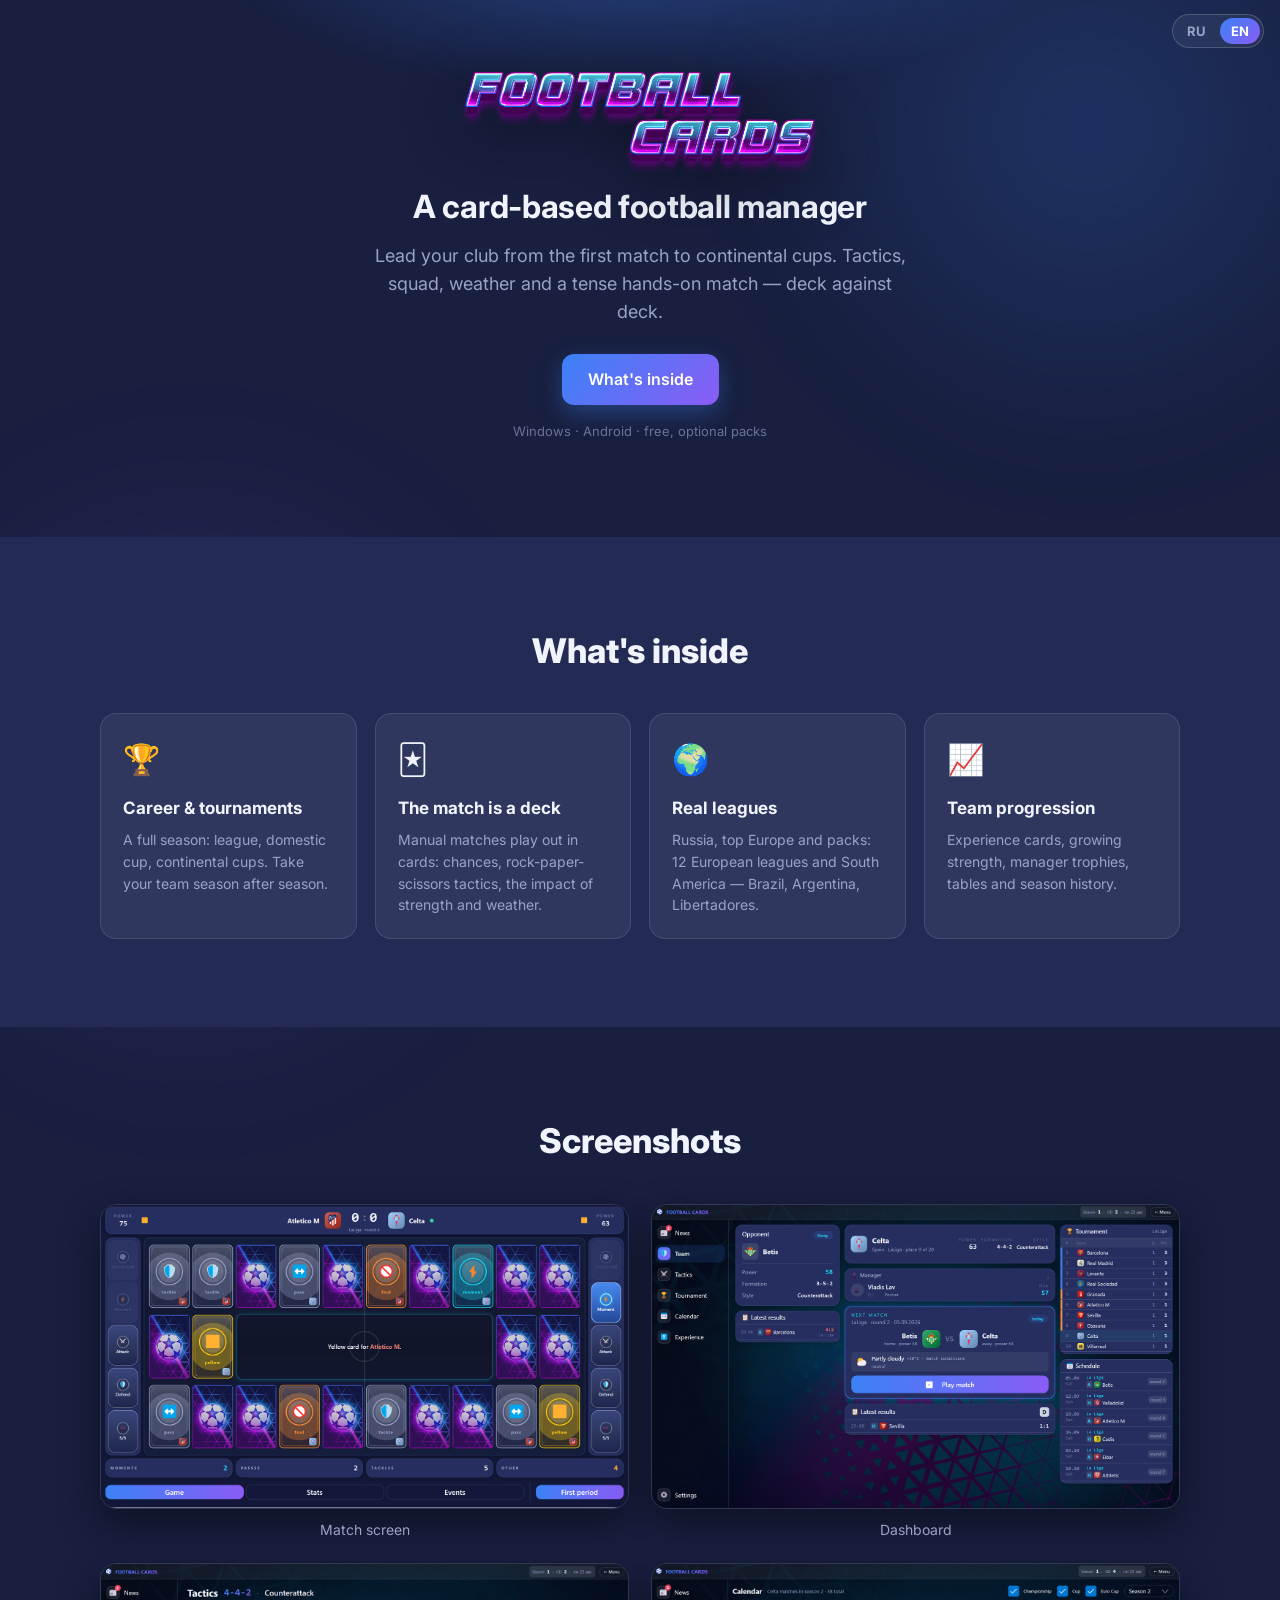
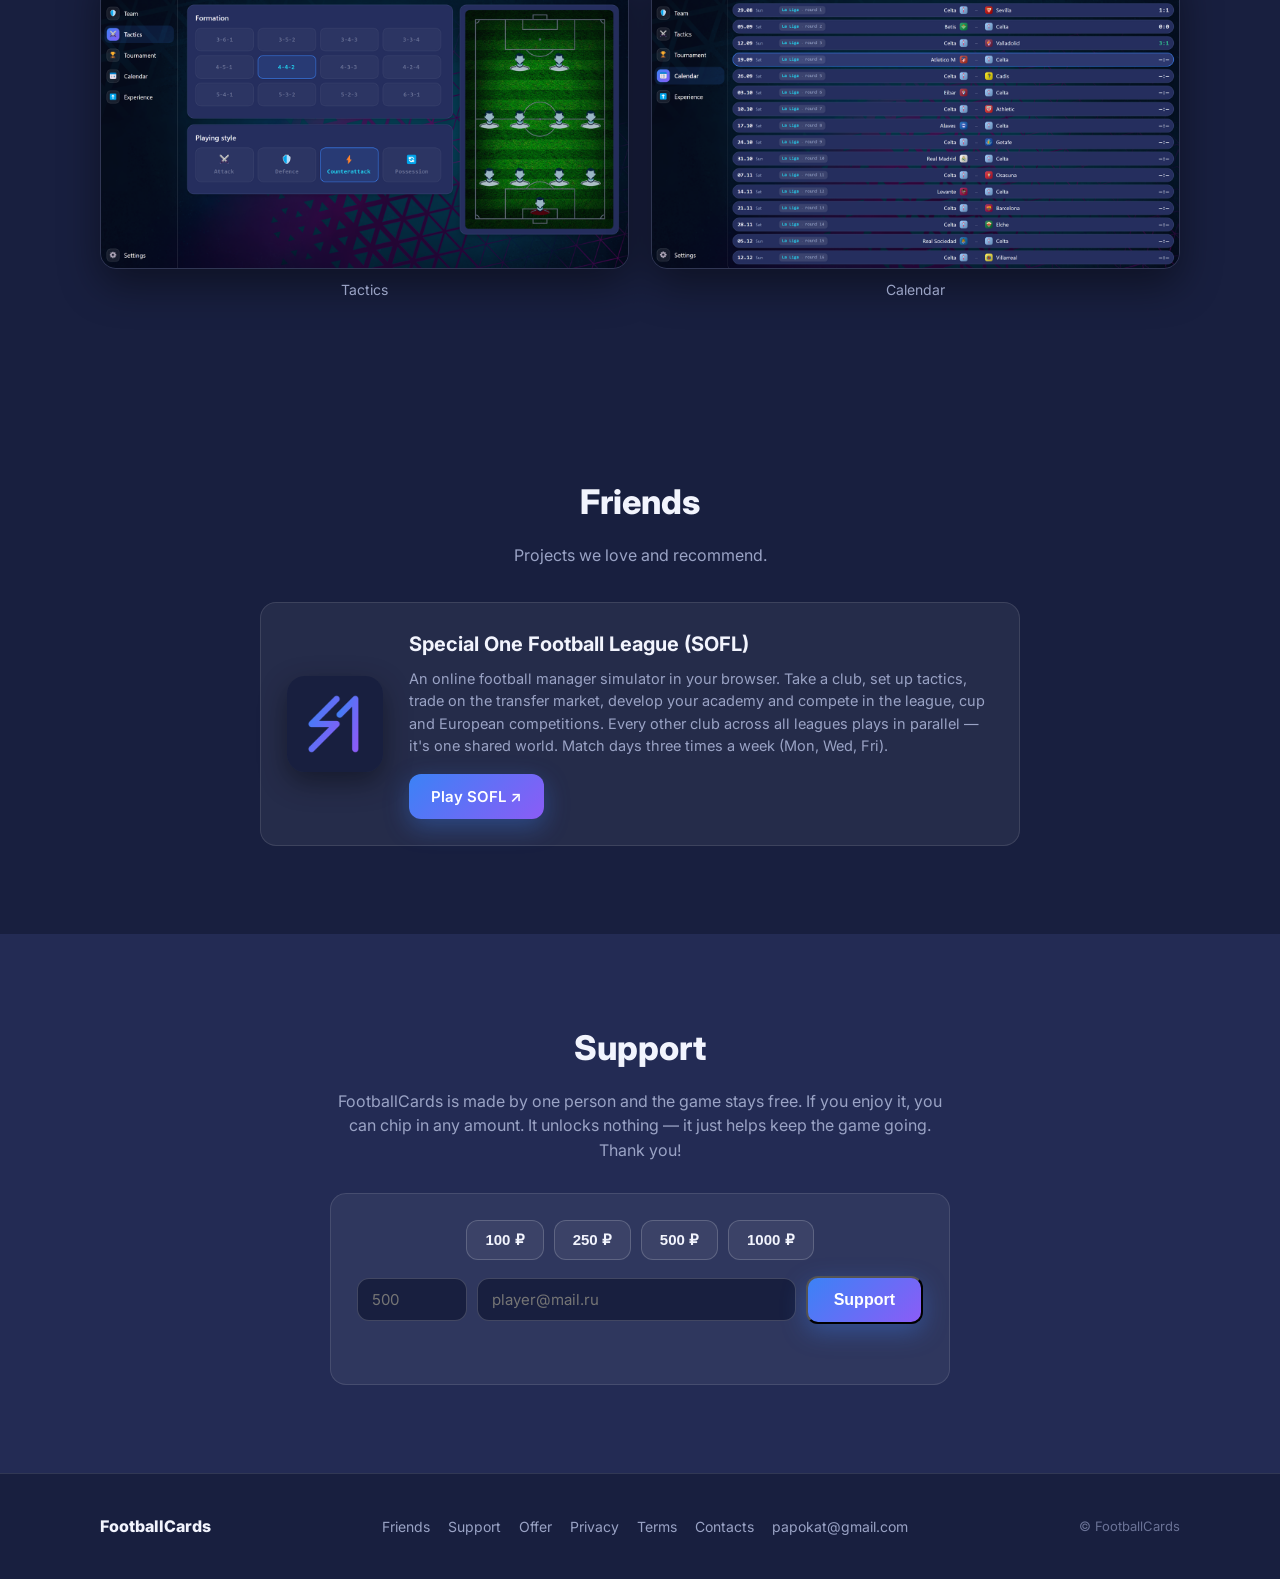
==== index.html @ 929a9e0e "сайт-визитка FootballCards: статика для GitHub Pages" ====
<!DOCTYPE html>
<html lang="ru">
<head>
    <meta charset="utf-8" />
    <meta name="viewport" content="width=device-width, initial-scale=1" />
    <title>FootballCards — карточный футбольный менеджер</title>
    <meta name="description" content="FootballCards — карточная футбольная менеджерская игра. Веди клуб от первого матча до континентальных кубков. Windows и Android." />
    <link rel="canonical" href="https://playfootballcards.com/" />

    <!-- Open Graph / Twitter — превью при шеринге ссылки -->
    <meta property="og:type" content="website" />
    <meta property="og:url" content="https://playfootballcards.com/" />
    <meta property="og:title" content="FootballCards — карточный футбольный менеджер" />
    <meta property="og:description" content="Веди клуб от первого матча до континентальных кубков. Windows и Android." />
    <meta property="og:image" content="https://playfootballcards.com/img/logo.png" />
    <meta name="twitter:card" content="summary_large_image" />

    <link rel="preconnect" href="https://fonts.googleapis.com">
    <link href="https://fonts.googleapis.com/css2?family=Inter:wght@400;500;600;700;800&display=swap" rel="stylesheet">
    <link rel="stylesheet" href="/css/site.css" />
</head>
<body>
    <!-- переключатель языка -->
    <div class="lang-switch">
        <button type="button" data-lang="ru">RU</button>
        <button type="button" data-lang="en">EN</button>
    </div>

    <!-- ambient свечение по углам (см. DESIGN_LANGUAGE 2.6) -->
    <div class="ambient ambient-tr"></div>
    <div class="ambient ambient-bl"></div>

    <!-- ===== HERO ===== -->
    <header class="hero section">
        <div class="hero-glow"></div>
        <div class="wrap hero-inner">
            <div class="hero-copy">
                <img class="hero-logo" src="/img/logo.png" alt="FootballCards — карточный футбольный менеджер" />
                <h1 class="hero-title" data-i18n="hero_title">Карточный футбольный менеджер</h1>
                <p class="lead" data-i18n="hero_lead">Веди клуб от первого матча до континентальных кубков. Тактика,
                    состав, погода и нервный ручной матч — колода против колоды.</p>
                <div class="cta-row">
                    <!-- Кнопка «Скачать» скрыта до релиза — вернуть рядом с «Что внутри» при запуске загрузок -->
                    <a class="btn btn-primary" href="#features" data-i18n="cta_features">Что внутри</a>
                </div>
                <div class="hero-meta" data-i18n="hero_meta">Windows · Android · бесплатно, паки по желанию</div>
            </div>
        </div>
    </header>

    <!-- ===== FEATURES ===== -->
    <section class="section section-alt" id="features">
        <div class="wrap">
            <h2 class="section-title" data-i18n="feat_title">Что внутри</h2>
            <div class="cards">
                <div class="card">
                    <div class="card-ico">🏆</div>
                    <h3 data-i18n="f1h">Карьера и турниры</h3>
                    <p data-i18n="f1p">Полный сезон: чемпионат, кубок страны, континентальные кубки. Веди команду из года в год.</p>
                </div>
                <div class="card">
                    <div class="card-ico">🃏</div>
                    <h3 data-i18n="f2h">Матч — это колода</h3>
                    <p data-i18n="f2p">Ручной матч идёт картами: моменты, тактика «камень-ножницы», влияние силы и погоды.</p>
                </div>
                <div class="card">
                    <div class="card-ico">🌍</div>
                    <h3 data-i18n="f3h">Реальные лиги</h3>
                    <p data-i18n="f3p">Россия, топ-Европа и паки: 12 лиг Европы и Южная Америка — Бразилия, Аргентина, Либертадорес.</p>
                </div>
                <div class="card">
                    <div class="card-ico">📈</div>
                    <h3 data-i18n="f4h">Развитие команды</h3>
                    <p data-i18n="f4p">Карты опыта, рост силы, трофеи менеджера, таблицы и история сезонов.</p>
                </div>
            </div>
        </div>
    </section>

    <!-- ===== SCREENSHOTS ===== -->
    <section class="section" id="shots">
        <div class="wrap">
            <h2 class="section-title" data-i18n="shots_title">Скриншоты</h2>
            <!-- src переключается по языку в site.js: /img/shotN.{lang}.png (RU как фолбэк) -->
            <div class="shots">
                <figure class="shot">
                    <img data-img="shot1" src="/img/shot1.ru.png" alt="" loading="lazy" />
                    <figcaption data-i18n="shot1">Экран матча</figcaption>
                </figure>
                <figure class="shot">
                    <img data-img="shot2" src="/img/shot2.ru.png" alt="" loading="lazy" />
                    <figcaption data-i18n="shot2">Главный экран</figcaption>
                </figure>
                <figure class="shot">
                    <img data-img="shot3" src="/img/shot3.ru.png" alt="" loading="lazy" />
                    <figcaption data-i18n="shot3">Тактика</figcaption>
                </figure>
                <figure class="shot">
                    <img data-img="shot4" src="/img/shot4.ru.png" alt="" loading="lazy" />
                    <figcaption data-i18n="shot4">Календарь</figcaption>
                </figure>
            </div>
        </div>
    </section>

    <!-- Раздел «Скачать» вынесен на приватную страницу (download-7q3m9k.html, noindex, не в sitemap).
         Публичный лендинг индексируется, но загрузок не показывает — качать можно только по прямой ссылке. -->

    <!-- ===== ДРУЗЬЯ ===== -->
    <section class="section" id="friends">
        <div class="wrap">
            <h2 class="section-title" data-i18n="friends_title">Друзья</h2>
            <p class="friends-intro" data-i18n="friends_intro">Проекты, которые мы любим и рекомендуем.</p>
            <div class="friend">
                <img class="friend-logo" src="/img/sofl.png" alt="Special One Football League (SOFL)" />
                <div class="friend-body">
                    <h3 class="friend-name">Special One Football League (SOFL)</h3>
                    <p class="friend-desc" data-i18n="friends_sofl">Футбольный онлайн менеджер-симулятор в браузере.
                        Берёшь команду, расставляешь тактику, торгуешь на трансферах, прокачиваешь академию, играешь
                        чемпионат / кубок / еврокубки. Параллельно играют все остальные клубы из всех лиг — мир общий.
                        Игровые дни 3 раза в неделю (пн, ср, пт).</p>
                    <a class="btn btn-primary friend-btn" href="https://app.soflfm.ru" target="_blank" rel="noopener"
                       data-i18n="friends_cta">Играть в SOFL ↗</a>
                </div>
            </div>
        </div>
    </section>

    <!-- ===== ПОДДЕРЖАТЬ ===== -->
    <section class="section section-alt" id="support">
        <div class="wrap">
            <h2 class="section-title" data-i18n="support_title">Поддержать</h2>
            <p class="support-intro" data-i18n="support_intro">FootballCards делает один человек, и игра остаётся
                бесплатной. Если она вам нравится — можно поддержать любой суммой. Это ничего не разблокирует, просто
                помогает делать игру дальше. Спасибо!</p>
            <div class="support-box">
                <div class="support-presets">
                    <button type="button" class="btn btn-ghost" data-amount="100">100 ₽</button>
                    <button type="button" class="btn btn-ghost" data-amount="250">250 ₽</button>
                    <button type="button" class="btn btn-ghost" data-amount="500">500 ₽</button>
                    <button type="button" class="btn btn-ghost" data-amount="1000">1000 ₽</button>
                </div>
                <div class="support-row">
                    <input type="number" id="support-amount" min="50" step="10" placeholder="500"
                           inputmode="numeric" aria-label="Сумма, ₽" />
                    <input type="email" id="support-email" placeholder="player@mail.ru" aria-label="Email" />
                    <button type="button" class="btn btn-primary" id="support-btn" data-i18n="support_btn">Поддержать</button>
                </div>
                <div class="support-status" id="support-status" role="status"></div>
            </div>
        </div>
    </section>

    <!-- ===== FOOTER ===== -->
    <footer class="footer">
        <div class="wrap footer-inner">
            <div class="footer-brand">FootballCards</div>
            <nav class="footer-links">
                <a href="#friends" data-i18n="foot_friends">Друзья</a>
                <a href="#support" data-i18n="foot_support">Поддержать</a>
                <a href="/offer.html" data-i18n="foot_offer">Оферта</a>
                <a href="/privacy.html" data-i18n="foot_privacy">Конфиденциальность</a>
                <a href="/terms.html" data-i18n="foot_terms">Соглашение</a>
                <a href="/contacts.html" data-i18n="foot_contacts">Контакты</a>
                <a href="mailto:papokat@gmail.com">papokat@gmail.com</a>
            </nav>
            <div class="footer-copy">© FootballCards</div>
        </div>
    </footer>

    <script src="/js/site.js"></script>
</body>
</html>
---- css/site.css ----
/* FootballCards — лендинг. Палитра/типографика из DESIGN_LANGUAGE.md (тёмная, blue→purple). */
:root {
    --bg: #181f3f;
    --bg-2: #232b54;
    --surface: rgba(255, 255, 255, 0.06);
    --surface-2: rgba(255, 255, 255, 0.10);
    --border: rgba(255, 255, 255, 0.11);
    --border-strong: rgba(255, 255, 255, 0.18);
    --text: #f2f4fd;
    --text-dim: #9aa3c5;
    --text-faint: #6a7296;
    --accent: #3b82f6;
    --accent-2: #8b5cf6;
    --accent-3: #22d3ee;
    --gold: #fbbf24;
    --grad: linear-gradient(135deg, #3b82f6 0%, #8b5cf6 100%);
    --radius: 16px;
}

* { box-sizing: border-box; margin: 0; padding: 0; }

html { scroll-behavior: smooth; }

body {
    font-family: Inter, system-ui, "Segoe UI", sans-serif;
    background: var(--bg);
    color: var(--text);
    line-height: 1.55;
    overflow-x: hidden;
}

/* ambient свечение по углам */
.ambient {
    position: fixed;
    width: 60vw;
    height: 60vw;
    border-radius: 50%;
    filter: blur(60px);
    z-index: 0;
    pointer-events: none;
}
.ambient-tr { top: -20vw; right: -15vw; background: radial-gradient(circle, rgba(59,130,246,0.22), transparent 60%); }
.ambient-bl { bottom: -20vw; left: -15vw; background: radial-gradient(circle, rgba(139,92,246,0.20), transparent 60%); }

.wrap { width: min(1080px, 92%); margin: 0 auto; position: relative; z-index: 1; }

/* переключатель языка */
.lang-switch {
    position: fixed; top: 14px; right: 16px; z-index: 20;
    display: flex; gap: 3px; padding: 3px;
    background: var(--surface); border: 1px solid var(--border-strong);
    border-radius: 999px; backdrop-filter: blur(8px);
}
.lang-switch button {
    background: none; border: 0; cursor: pointer; font-family: inherit;
    font-size: 13px; font-weight: 700; color: var(--text-dim);
    padding: 5px 11px; border-radius: 999px; transition: color .12s ease;
}
.lang-switch button:hover { color: var(--text); }
.lang-switch button.active { background: var(--grad); color: #fff; }

/* секции с цветовым разделением блоков */
.section { padding: 88px 0; position: relative; }
.section-alt { background: var(--bg-2); }

.section-title {
    font-size: clamp(24px, 4vw, 34px);
    font-weight: 800;
    margin-bottom: 36px;
    text-align: center;
}

/* ===== HERO ===== */
.hero { padding: 72px 0 96px; overflow: hidden; }
.hero-glow {
    position: absolute; top: -10%; left: 50%; transform: translateX(-50%);
    width: 80%; height: 360px;
    background: radial-gradient(60% 60% at 50% 0%, rgba(59,130,246,0.35), transparent 70%);
    pointer-events: none; z-index: 0;
}
.hero-inner { display: flex; justify-content: center; }
.hero-copy {
    display: flex; flex-direction: column; align-items: center; text-align: center;
    max-width: 680px;
}
.hero-logo {
    width: min(360px, 82%); height: auto; margin-bottom: 14px;
    filter: drop-shadow(0 12px 32px rgba(0,0,0,0.45));
}
.hero-title {
    font-size: clamp(22px, 3.4vw, 32px); font-weight: 700; line-height: 1.15;
    color: var(--text); letter-spacing: -0.01em; margin-bottom: 16px;
}
.lead { font-size: 18px; color: var(--text-dim); max-width: 30em; margin-bottom: 28px; }
.cta-row { display: flex; gap: 12px; flex-wrap: wrap; justify-content: center; margin-bottom: 16px; }
.hero-meta { font-size: 13px; color: var(--text-faint); }

.btn {
    display: inline-flex; align-items: center; gap: 8px;
    font-size: 16px; font-weight: 600; text-decoration: none;
    padding: 13px 26px; border-radius: 12px; transition: transform .12s ease, filter .12s ease;
}
.btn:hover { transform: translateY(-2px); }
.btn-primary { background: var(--grad); color: #fff; box-shadow: 0 8px 24px rgba(59,130,246,0.35); }
.btn-primary:hover { filter: brightness(1.08); }
.btn-ghost { background: var(--surface); color: var(--text); border: 1px solid var(--border-strong); }

/* placeholder под скриншот (пока нет реальных) */
.shot-ph {
    display: flex; align-items: center; justify-content: center;
    aspect-ratio: 16 / 10; border-radius: var(--radius);
    background: var(--surface); border: 1px dashed var(--border-strong);
    color: var(--text-faint); font-size: 14px;
}
.hero-shot .shot-ph { box-shadow: 0 24px 60px rgba(0,0,0,0.45); }

/* ===== FEATURES ===== */
.cards { display: grid; grid-template-columns: repeat(4, 1fr); gap: 18px; }
.card {
    background: var(--surface); border: 1px solid var(--border);
    border-radius: var(--radius); padding: 22px; transition: border-color .15s ease, transform .15s ease;
}
.card:hover { border-color: var(--border-strong); transform: translateY(-3px); }
.card-ico { font-size: 30px; margin-bottom: 12px; }
.card h3 { font-size: 17px; font-weight: 700; margin-bottom: 8px; }
.card p { font-size: 14px; color: var(--text-dim); }

/* ===== SCREENSHOTS ===== */
.shots { display: grid; grid-template-columns: repeat(2, 1fr); gap: 22px; }
.shot { margin: 0; }
.shot img {
    width: 100%; height: auto; display: block;
    border-radius: var(--radius); border: 1px solid var(--border);
    box-shadow: 0 16px 40px rgba(0, 0, 0, 0.42);
}
.shot figcaption { margin-top: 10px; text-align: center; font-size: 14px; color: var(--text-dim); }

/* ===== DOWNLOAD ===== */
.dl-row { display: flex; gap: 18px; justify-content: center; flex-wrap: wrap; margin-bottom: 22px; }
.dl-card {
    width: 230px; text-align: center; text-decoration: none; color: var(--text);
    background: var(--surface); border: 1px solid var(--border-strong);
    border-radius: var(--radius); padding: 26px 18px; transition: transform .12s ease, border-color .15s ease;
}
.dl-card:hover { transform: translateY(-3px); border-color: var(--accent); }
.dl-ico { font-size: 38px; margin-bottom: 10px; }
.dl-name { font-size: 18px; font-weight: 700; }
.dl-sub { font-size: 13px; color: var(--text-faint); margin-top: 4px; }
.dl-soon { opacity: .55; pointer-events: none; }
.dl-ver { font-size: 12px; font-weight: 700; color: var(--accent); margin-top: 6px; min-height: 14px; }

.apk-note {
    max-width: 620px; margin: 0 auto; text-align: center;
    font-size: 14px; color: var(--text-dim);
    background: var(--surface); border: 1px solid var(--border);
    border-radius: 12px; padding: 14px 18px;
}
.apk-note strong { color: var(--text); }

/* ===== ДРУЗЬЯ ===== */
.friends-intro { text-align: center; color: var(--text-dim); font-size: 16px; margin: -22px auto 34px; max-width: 36em; }
.friend {
    display: flex; gap: 26px; align-items: center;
    max-width: 760px; margin: 0 auto;
    background: var(--surface); border: 1px solid var(--border);
    border-radius: var(--radius); padding: 26px;
    transition: border-color .15s ease, transform .15s ease;
}
.friend:hover { border-color: var(--border-strong); transform: translateY(-3px); }
.friend-logo {
    width: 96px; height: 96px; flex-shrink: 0;
    border-radius: 18px; object-fit: cover;
    box-shadow: 0 10px 28px rgba(0, 0, 0, 0.4);
}
.friend-body { flex: 1; min-width: 0; }
.friend-name { font-size: 20px; font-weight: 700; margin-bottom: 8px; }
.friend-desc { font-size: 14.5px; color: var(--text-dim); margin-bottom: 16px; }
.friend-btn { font-size: 15px; padding: 11px 22px; }
@media (max-width: 560px) {
    .friend { flex-direction: column; text-align: center; padding: 24px 18px; }
}

/* ===== ПОДДЕРЖАТЬ ===== */
.support-intro { text-align: center; color: var(--text-dim); font-size: 16px; margin: -22px auto 30px; max-width: 38em; }
.support-box {
    max-width: 620px; margin: 0 auto;
    background: var(--surface); border: 1px solid var(--border);
    border-radius: var(--radius); padding: 26px;
}
.support-presets { display: flex; gap: 10px; flex-wrap: wrap; justify-content: center; margin-bottom: 16px; }
.support-presets .btn { padding: 10px 18px; font-size: 15px; }
.support-row { display: flex; gap: 10px; flex-wrap: wrap; justify-content: center; align-items: center; }
.support-row input {
    background: var(--bg); color: var(--text);
    border: 1px solid var(--border-strong); border-radius: 12px;
    padding: 11px 14px; font-size: 15px; font-family: inherit;
}
.support-row input:focus { outline: none; border-color: var(--accent); }
#support-amount { width: 110px; }
#support-email { flex: 1; min-width: 200px; }
.support-status { text-align: center; min-height: 20px; margin-top: 14px; font-size: 14px; }
.support-status.ok { color: var(--accent-3); }
.support-status.err { color: #f87171; }

/* ===== FOOTER ===== */
.footer { padding: 40px 0; border-top: 1px solid var(--border); }
.footer-inner { display: flex; align-items: center; justify-content: space-between; gap: 16px; flex-wrap: wrap; }
.footer-brand { font-weight: 800; }
.footer-links { display: flex; gap: 18px; flex-wrap: wrap; }
.footer-links a { color: var(--text-dim); text-decoration: none; font-size: 14px; }
.footer-links a:hover { color: var(--accent-3); }
.footer-copy { color: var(--text-faint); font-size: 13px; }

/* ===== адаптив ===== */
@media (max-width: 860px) {
    .cards { grid-template-columns: repeat(2, 1fr); }
    .shots { grid-template-columns: 1fr; }
    .section { padding: 64px 0; }
}
@media (max-width: 480px) {
    .cards { grid-template-columns: 1fr; }
}

/* ===== легальные страницы (оферта/политика/соглашение/контакты) ===== */
.legal-head { padding: 18px 0; border-bottom: 1px solid var(--border); }
.legal-logo { display: inline-flex; align-items: center; gap: 10px; text-decoration: none; color: var(--text); font-weight: 800; font-size: 20px; }
.legal-logo img { height: 34px; width: auto; }
.legal { max-width: 820px; margin: 0 auto; padding: 40px 0 72px; }
.legal h1 { font-size: clamp(26px, 5vw, 34px); font-weight: 800; margin-bottom: 8px; }
.legal .meta { color: var(--text-faint); font-size: 14px; margin-bottom: 28px; }
.legal h2 { font-size: 19px; font-weight: 700; margin: 28px 0 10px; }
.legal p, .legal ul { color: var(--text-dim); margin-bottom: 14px; font-size: 15px; }
.legal ul { padding-left: 22px; }
.legal li { margin-bottom: 6px; }
.legal strong { color: var(--text); }
.legal a { color: var(--accent-3); text-decoration: none; }
.legal a:hover { text-decoration: underline; }
.legal table { width: 100%; border-collapse: collapse; margin: 14px 0; font-size: 14px; color: var(--text-dim); }
.legal th, .legal td { border: 1px solid var(--border); padding: 8px 12px; text-align: left; }
.legal th { background: var(--surface); color: var(--text); }
.req-card { background: var(--surface); border: 1px solid var(--border); border-radius: var(--radius); padding: 20px; margin-bottom: 16px; }
.req-row { display: flex; justify-content: space-between; gap: 16px; padding: 8px 0; border-bottom: 1px dashed var(--border); }
.req-row:last-child { border-bottom: 0; }
.req-row .k { color: var(--text-dim); }
.req-row .v { color: var(--text); font-weight: 600; text-align: right; }
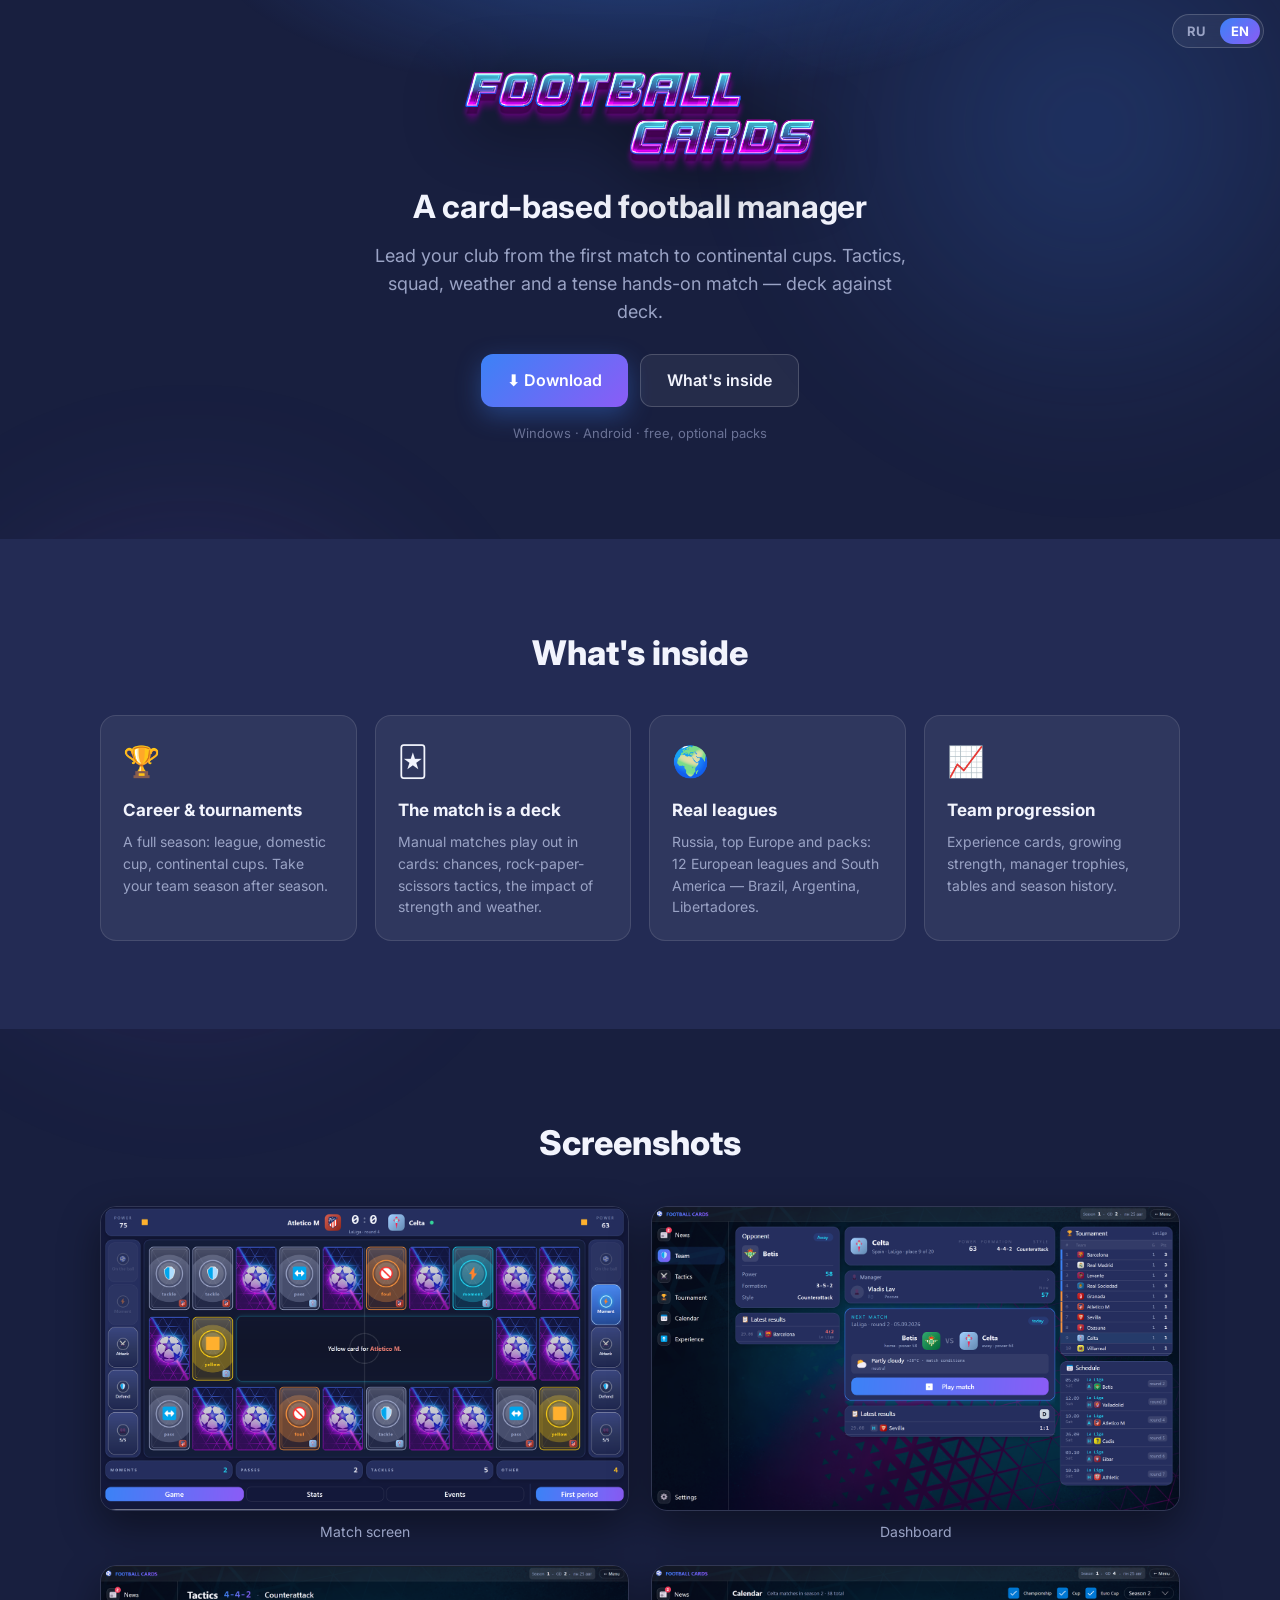
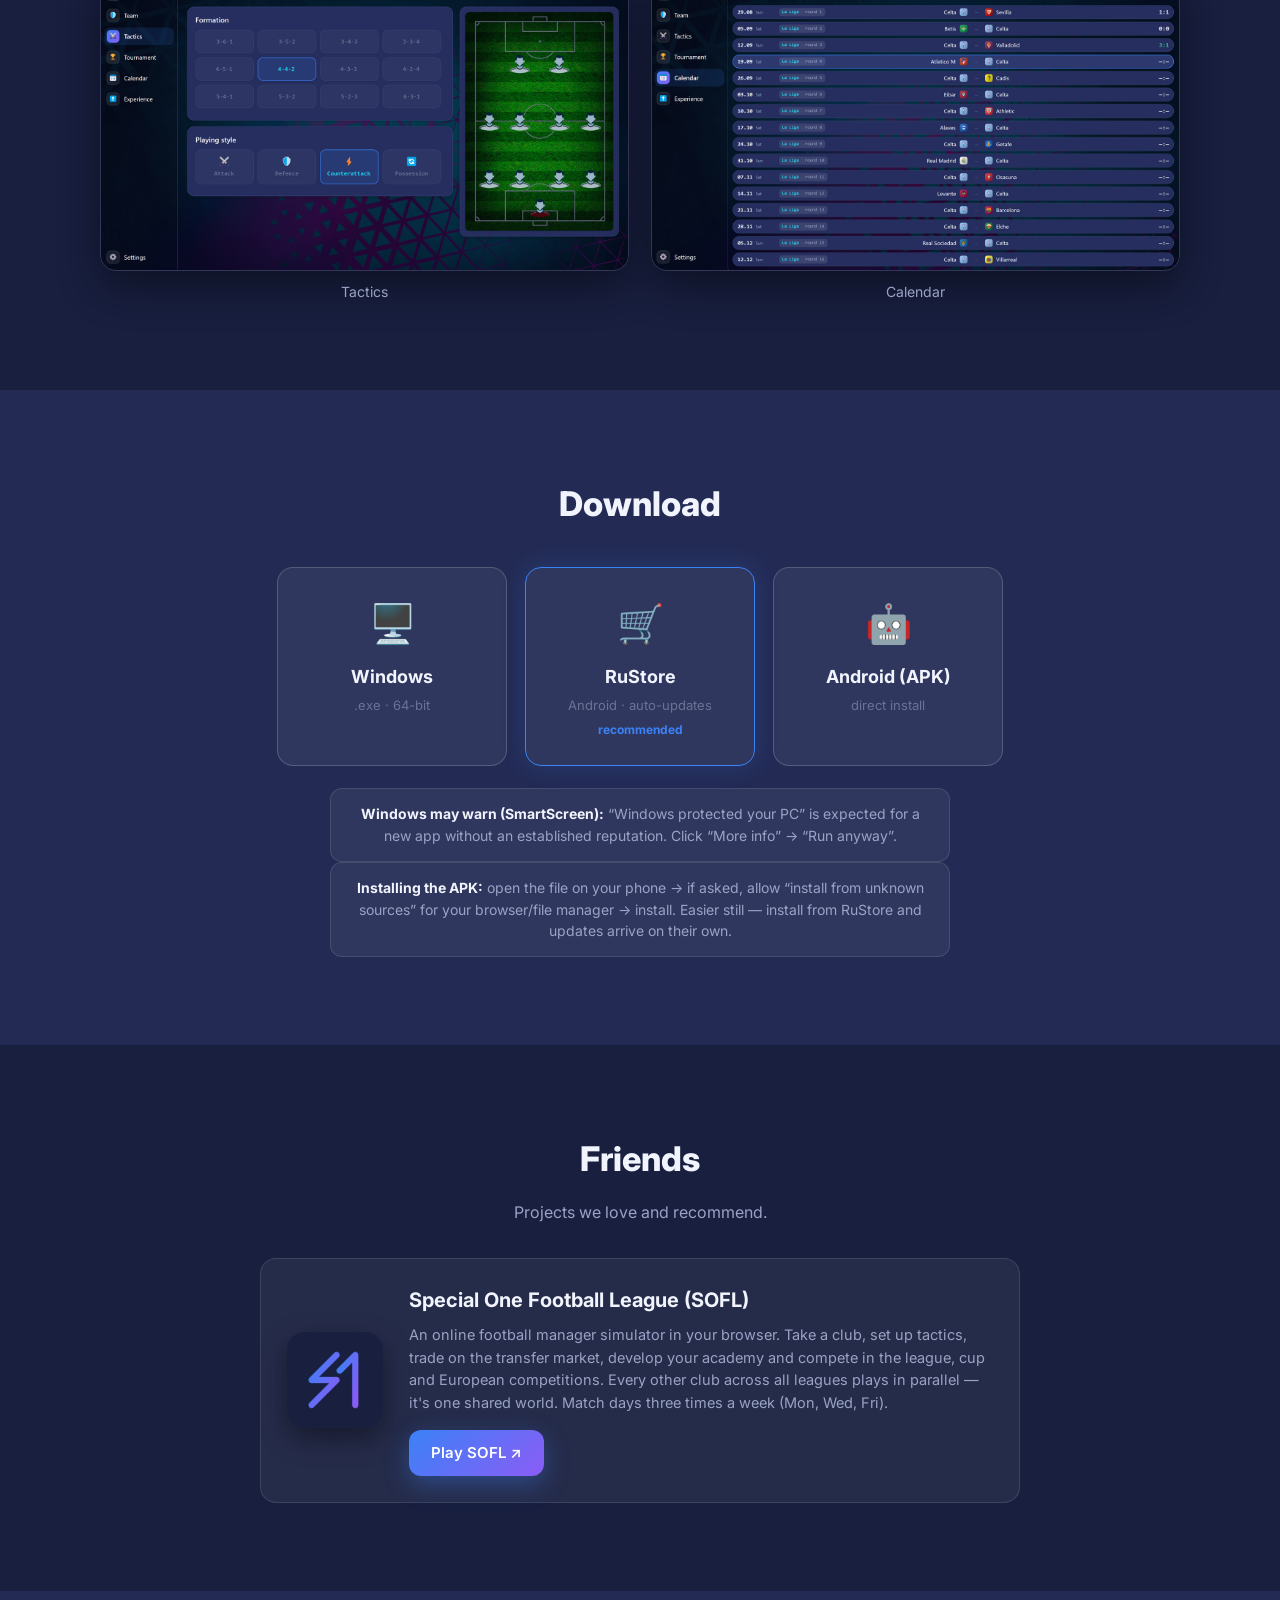
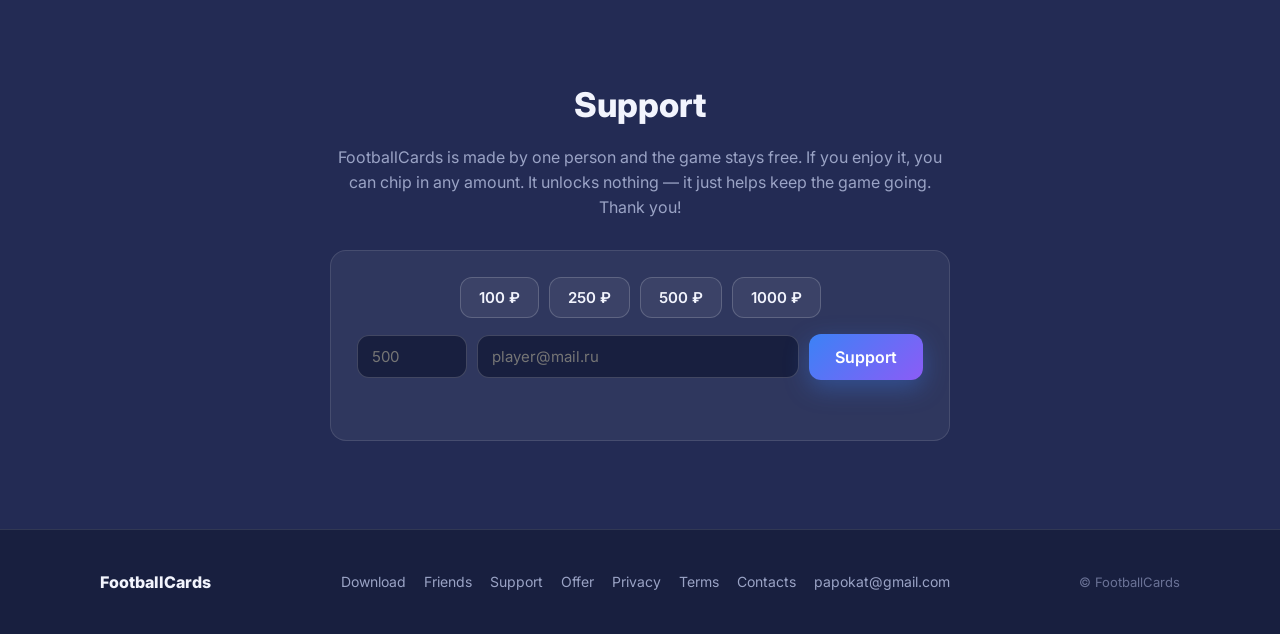
==== commit 2696d00a: "раздел «Скачать» на главной: RuStore + Windows + APK" ====
--- a/index.html
+++ b/index.html
@@ -40,8 +40,8 @@
                 <p class="lead" data-i18n="hero_lead">Веди клуб от первого матча до континентальных кубков. Тактика,
                     состав, погода и нервный ручной матч — колода против колоды.</p>
                 <div class="cta-row">
-                    <!-- Кнопка «Скачать» скрыта до релиза — вернуть рядом с «Что внутри» при запуске загрузок -->
-                    <a class="btn btn-primary" href="#features" data-i18n="cta_features">Что внутри</a>
+                    <a class="btn btn-primary" href="#download" data-i18n="cta_download">⬇ Скачать</a>
+                    <a class="btn btn-ghost" href="#features" data-i18n="cta_features">Что внутри</a>
                 </div>
                 <div class="hero-meta" data-i18n="hero_meta">Windows · Android · бесплатно, паки по желанию</div>
             </div>
@@ -103,8 +103,43 @@
         </div>
     </section>
 
-    <!-- Раздел «Скачать» вынесен на приватную страницу (download-7q3m9k.html, noindex, не в sitemap).
-         Публичный лендинг индексируется, но загрузок не показывает — качать можно только по прямой ссылке. -->
+    <!-- ===== DOWNLOAD ===== -->
+    <section class="section section-alt" id="download">
+        <div class="wrap">
+            <h2 class="section-title" data-i18n="dl_title">Скачать</h2>
+            <div class="dl-row">
+                <a class="dl-card" id="dl-win" href="#">
+                    <div class="dl-ico">🖥️</div>
+                    <div class="dl-name">Windows</div>
+                    <div class="dl-sub" data-i18n="dl_win_sub">.exe · 64-bit</div>
+                    <div class="dl-ver" id="dl-win-ver"></div>
+                </a>
+                <a class="dl-card dl-featured" href="https://www.rustore.ru/catalog/app/com.footballcards.app"
+                   target="_blank" rel="noopener">
+                    <div class="dl-ico">🛒</div>
+                    <div class="dl-name">RuStore</div>
+                    <div class="dl-sub" data-i18n="dl_rustore_sub">Android · автообновление</div>
+                    <div class="dl-ver" data-i18n="dl_rustore_badge">рекомендуем</div>
+                </a>
+                <a class="dl-card" id="dl-apk" href="#">
+                    <div class="dl-ico">🤖</div>
+                    <div class="dl-name" data-i18n="dl_apk_name">Android (APK)</div>
+                    <div class="dl-sub" data-i18n="dl_apk_sub">прямая установка</div>
+                    <div class="dl-ver" id="dl-apk-ver"></div>
+                </a>
+            </div>
+            <div class="apk-note" data-i18n="win_note">
+                <strong>Windows предупредит (SmartScreen):</strong> «Система Windows защитила ваш компьютер» —
+                это нормально для нового приложения без раскрученной репутации. Нажми «Подробнее» →
+                «Выполнить в любом случае».
+            </div>
+            <div class="apk-note" data-i18n="apk_note">
+                <strong>Как поставить APK:</strong> открой файл на телефоне → если попросит,
+                разреши «установку из неизвестных источников» для браузера/проводника → установить.
+                Проще — поставить из RuStore: обновления придут сами.
+            </div>
+        </div>
+    </section>
 
     <!-- ===== ДРУЗЬЯ ===== -->
     <section class="section" id="friends">
@@ -156,6 +191,7 @@
         <div class="wrap footer-inner">
             <div class="footer-brand">FootballCards</div>
             <nav class="footer-links">
+                <a href="#download" data-i18n="foot_download">Скачать</a>
                 <a href="#friends" data-i18n="foot_friends">Друзья</a>
                 <a href="#support" data-i18n="foot_support">Поддержать</a>
                 <a href="/offer.html" data-i18n="foot_offer">Оферта</a>
--- a/css/site.css
+++ b/css/site.css
@@ -97,8 +97,11 @@
 
 .btn {
     display: inline-flex; align-items: center; gap: 8px;
-    font-size: 16px; font-weight: 600; text-decoration: none;
+    font-size: 16px; font-weight: 600; font-family: inherit; text-decoration: none;
     padding: 13px 26px; border-radius: 12px; transition: transform .12s ease, filter .12s ease;
+    /* сброс нативных стилей <button> — иначе у кнопки-элемента (Поддержать) вылезает рамка/чужой
+       шрифт/iOS-обводка, в отличие от <a>. Рамку .btn-ghost задаёт после и не теряет. */
+    border: 0; cursor: pointer; -webkit-appearance: none; appearance: none;
 }
 .btn:hover { transform: translateY(-2px); }
 .btn-primary { background: var(--grad); color: #fff; box-shadow: 0 8px 24px rgba(59,130,246,0.35); }
@@ -147,6 +150,7 @@
 .dl-name { font-size: 18px; font-weight: 700; }
 .dl-sub { font-size: 13px; color: var(--text-faint); margin-top: 4px; }
 .dl-soon { opacity: .55; pointer-events: none; }
+.dl-featured { border-color: var(--accent); box-shadow: 0 0 24px rgba(59, 130, 246, .20); }
 .dl-ver { font-size: 12px; font-weight: 700; color: var(--accent); margin-top: 6px; min-height: 14px; }
 
 .apk-note {
